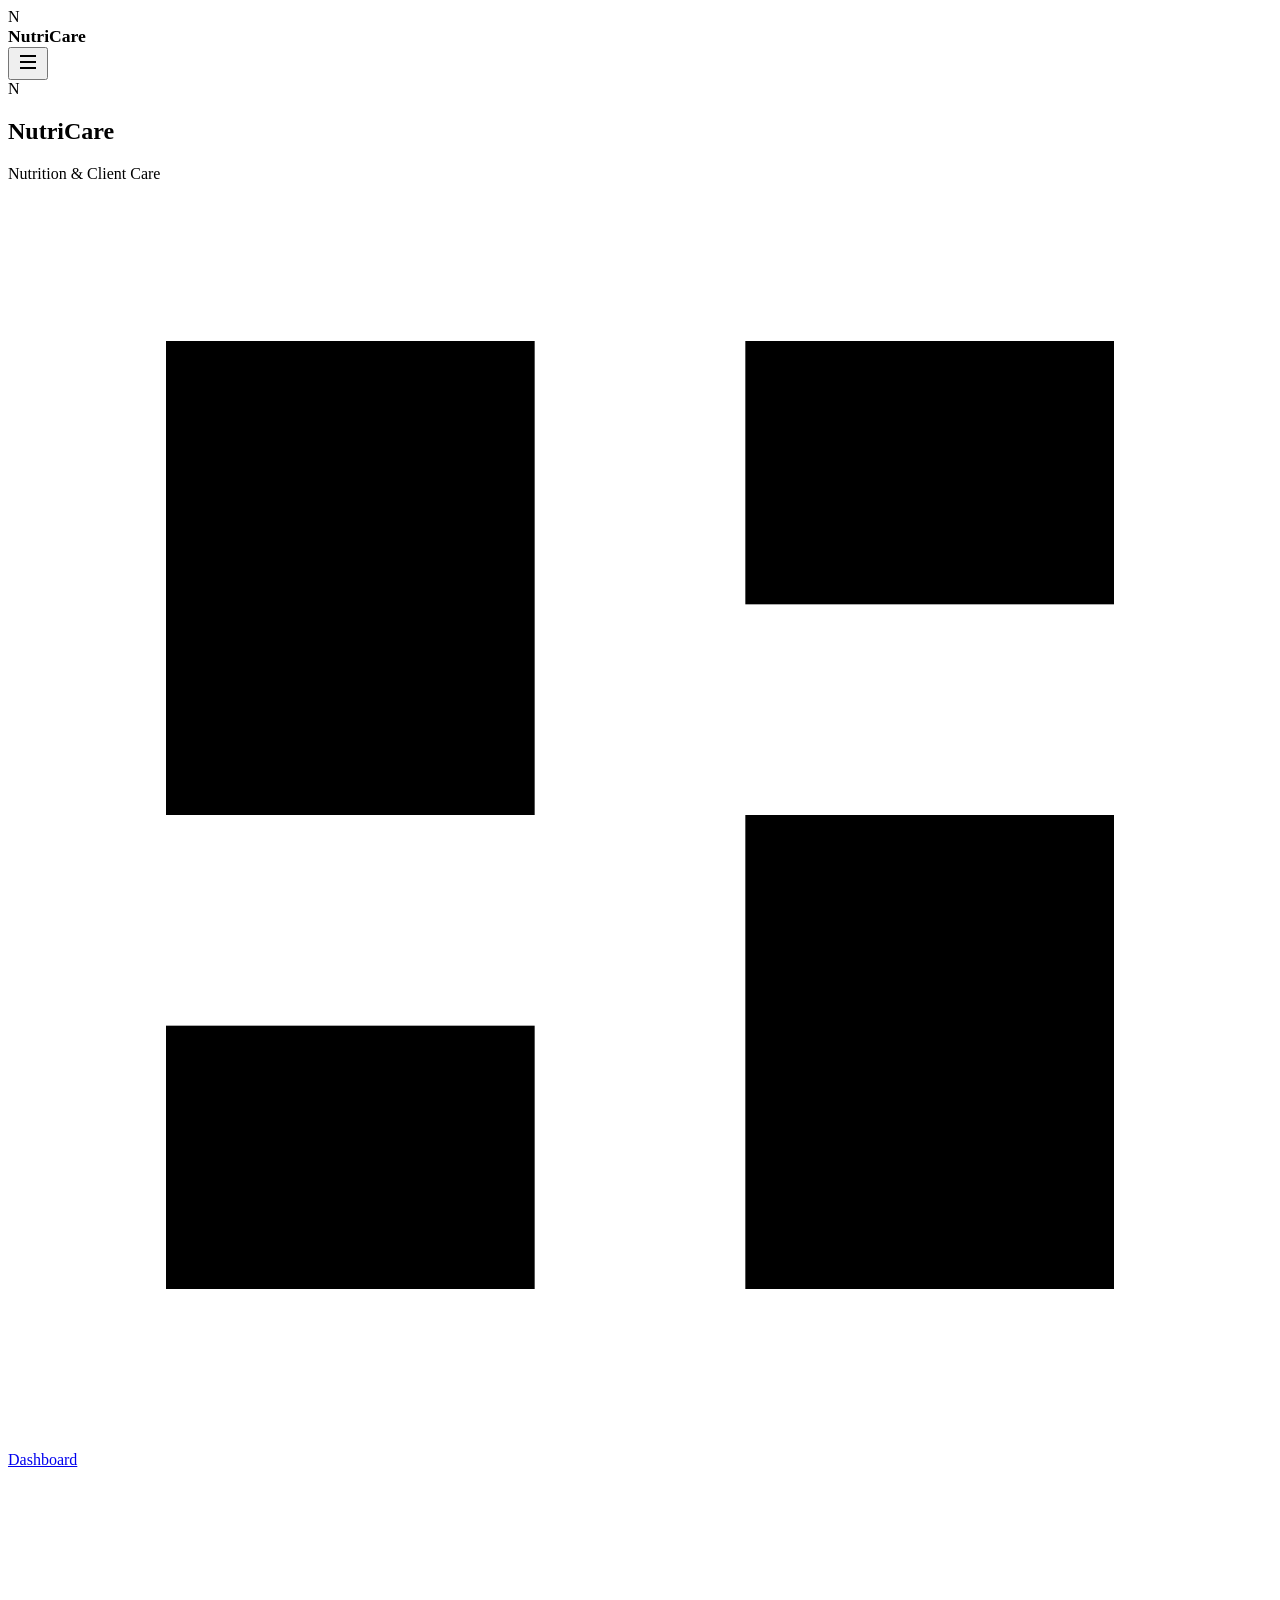
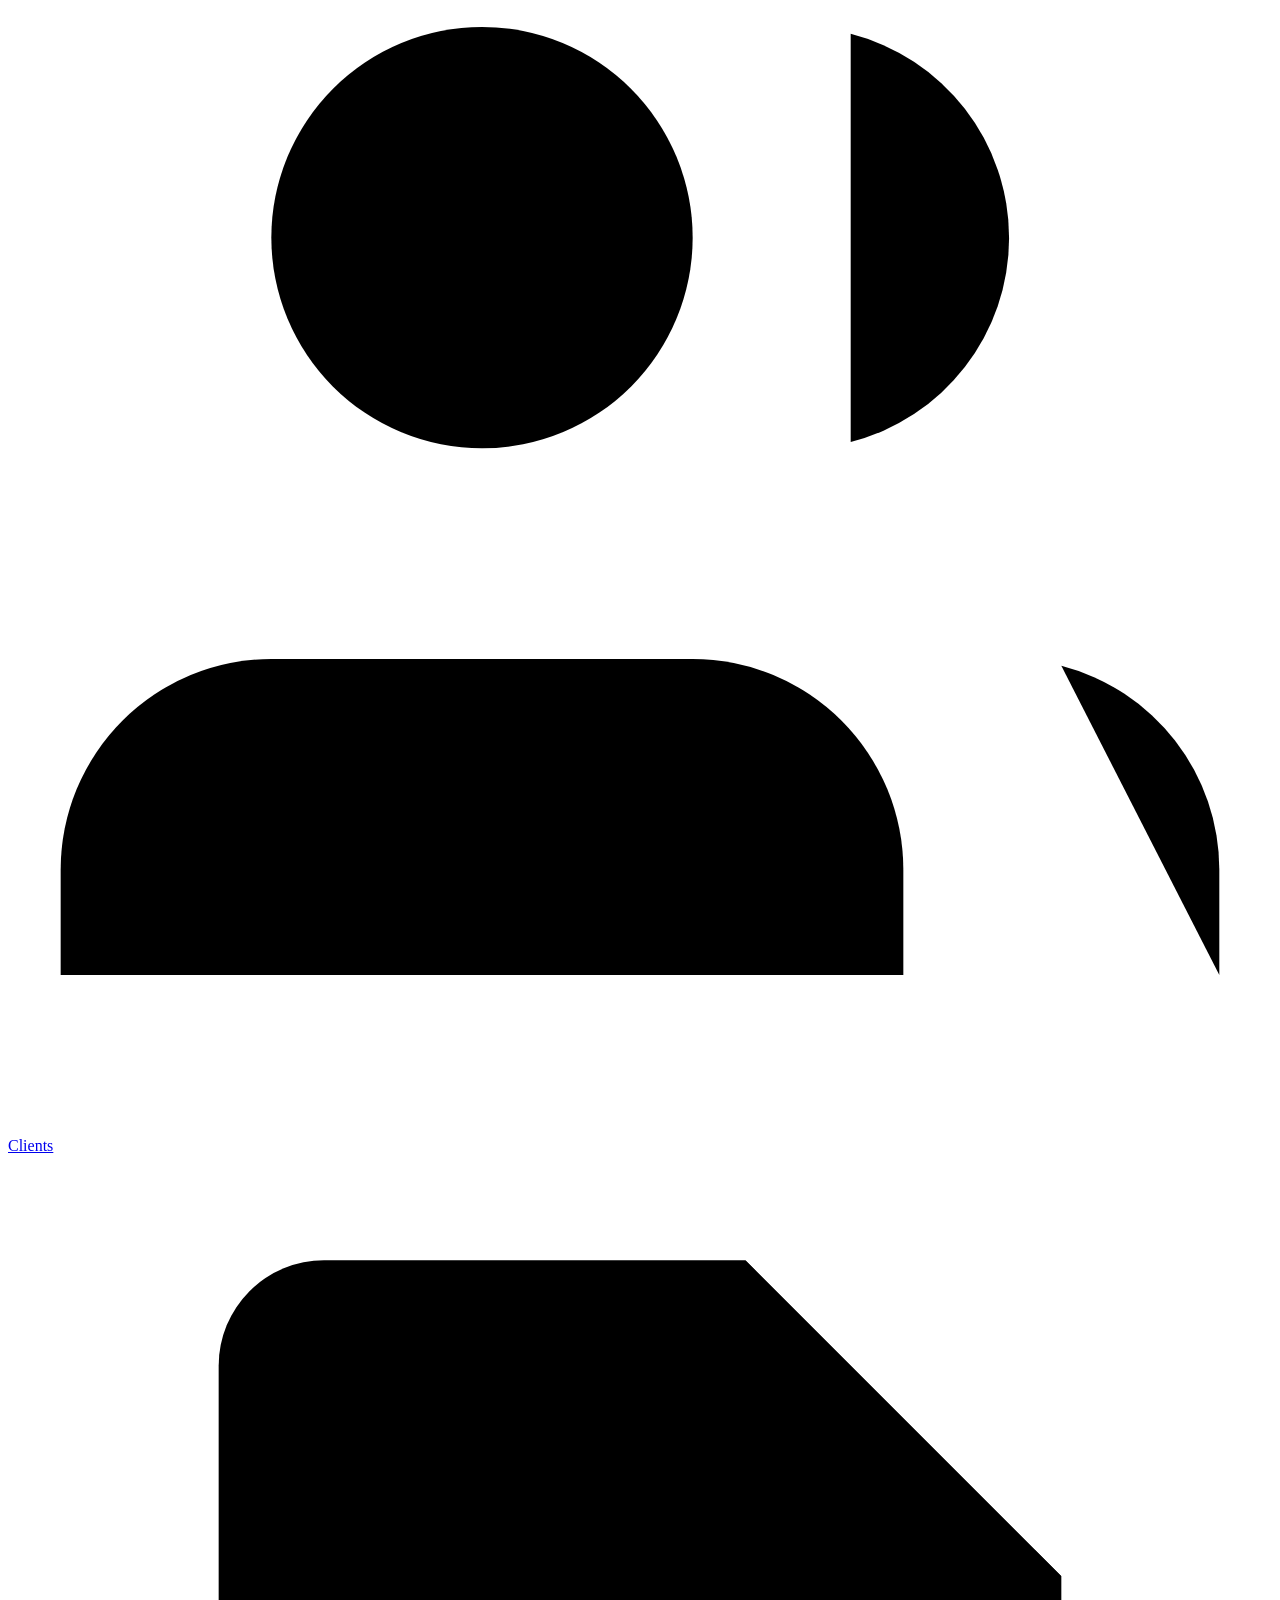
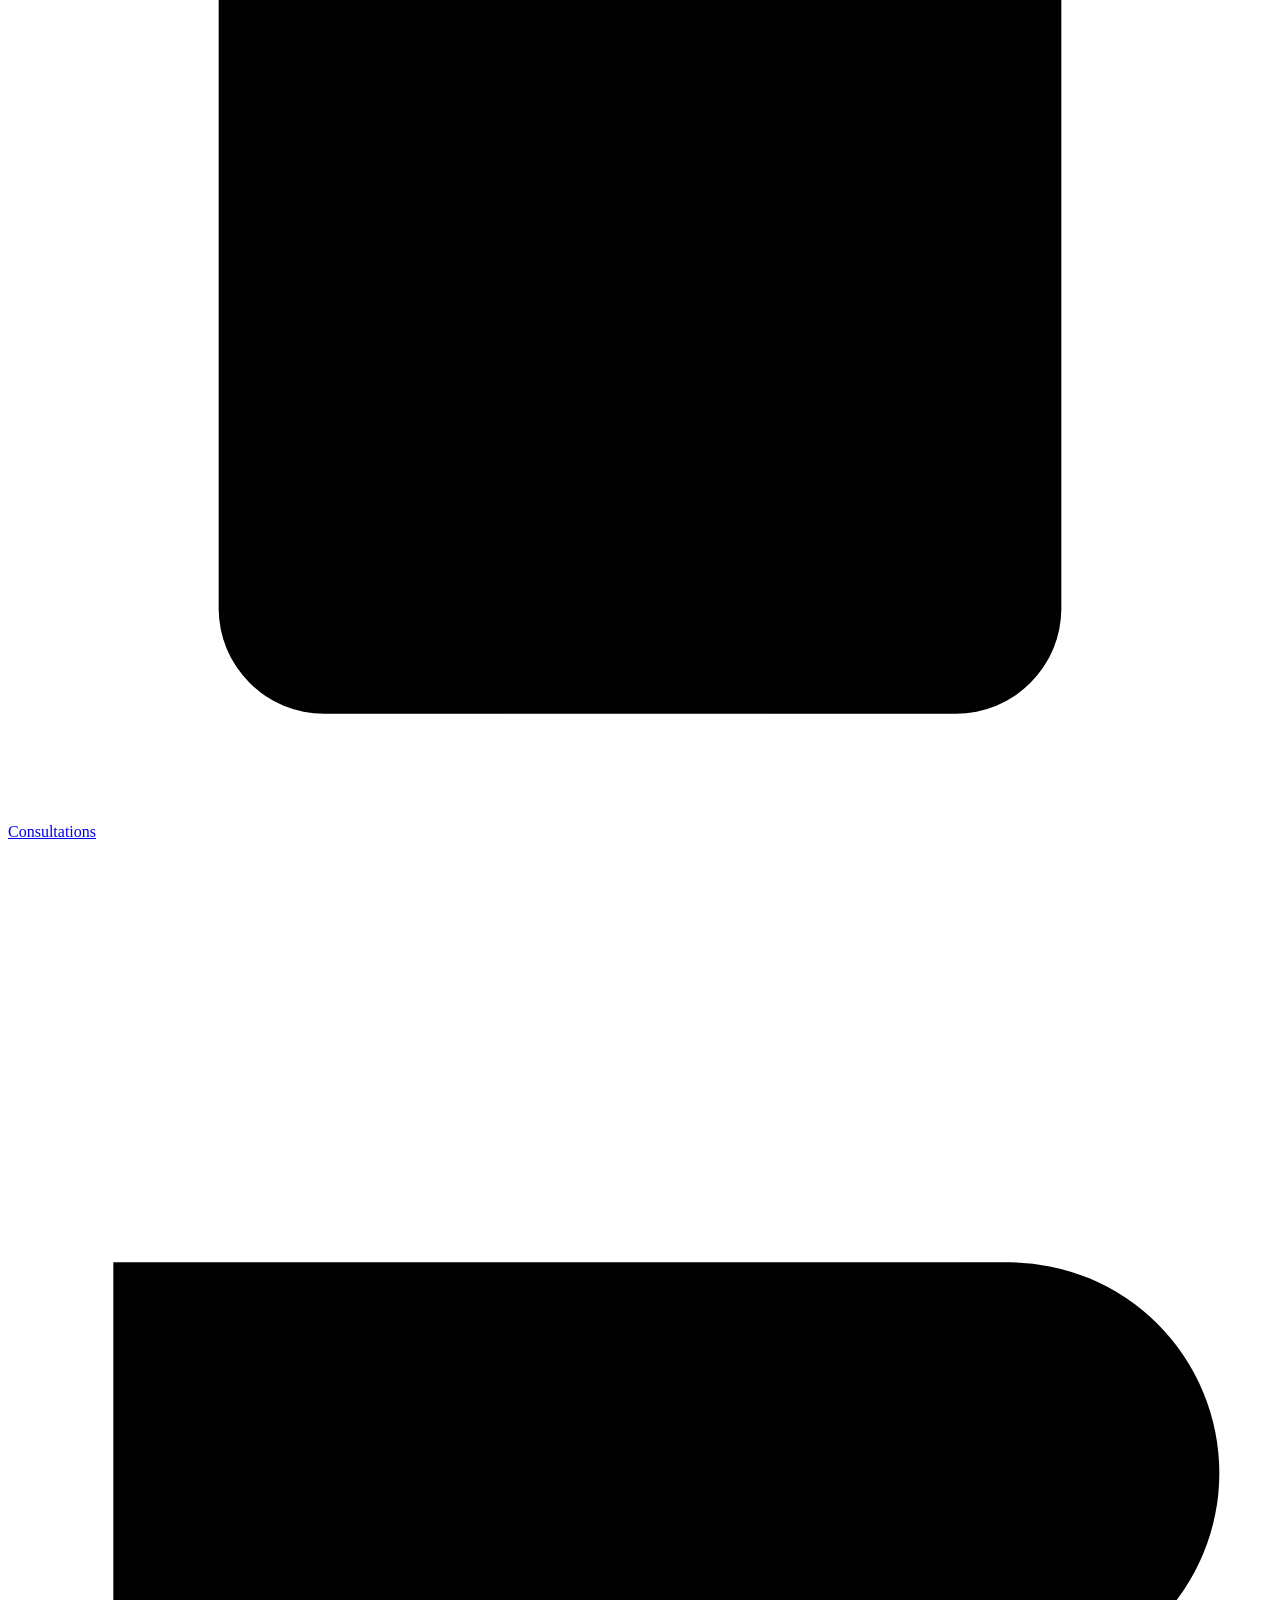
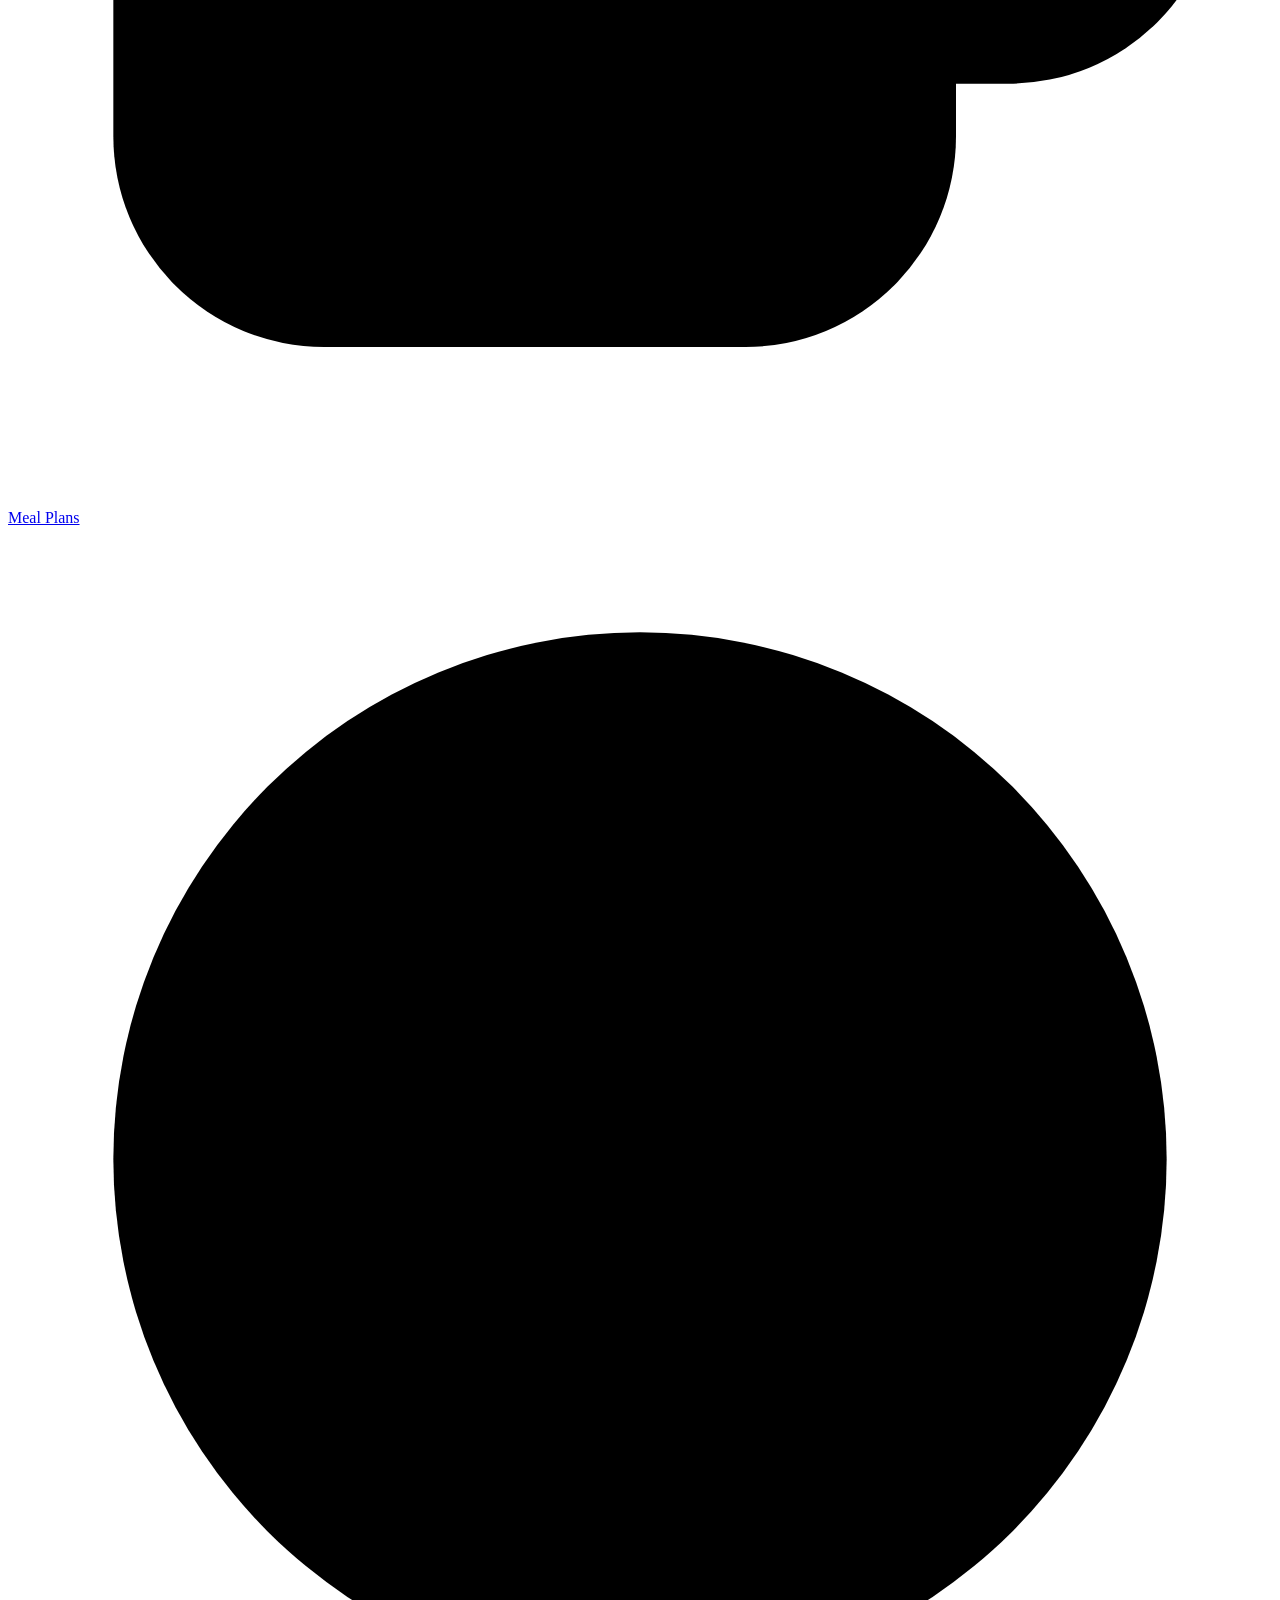
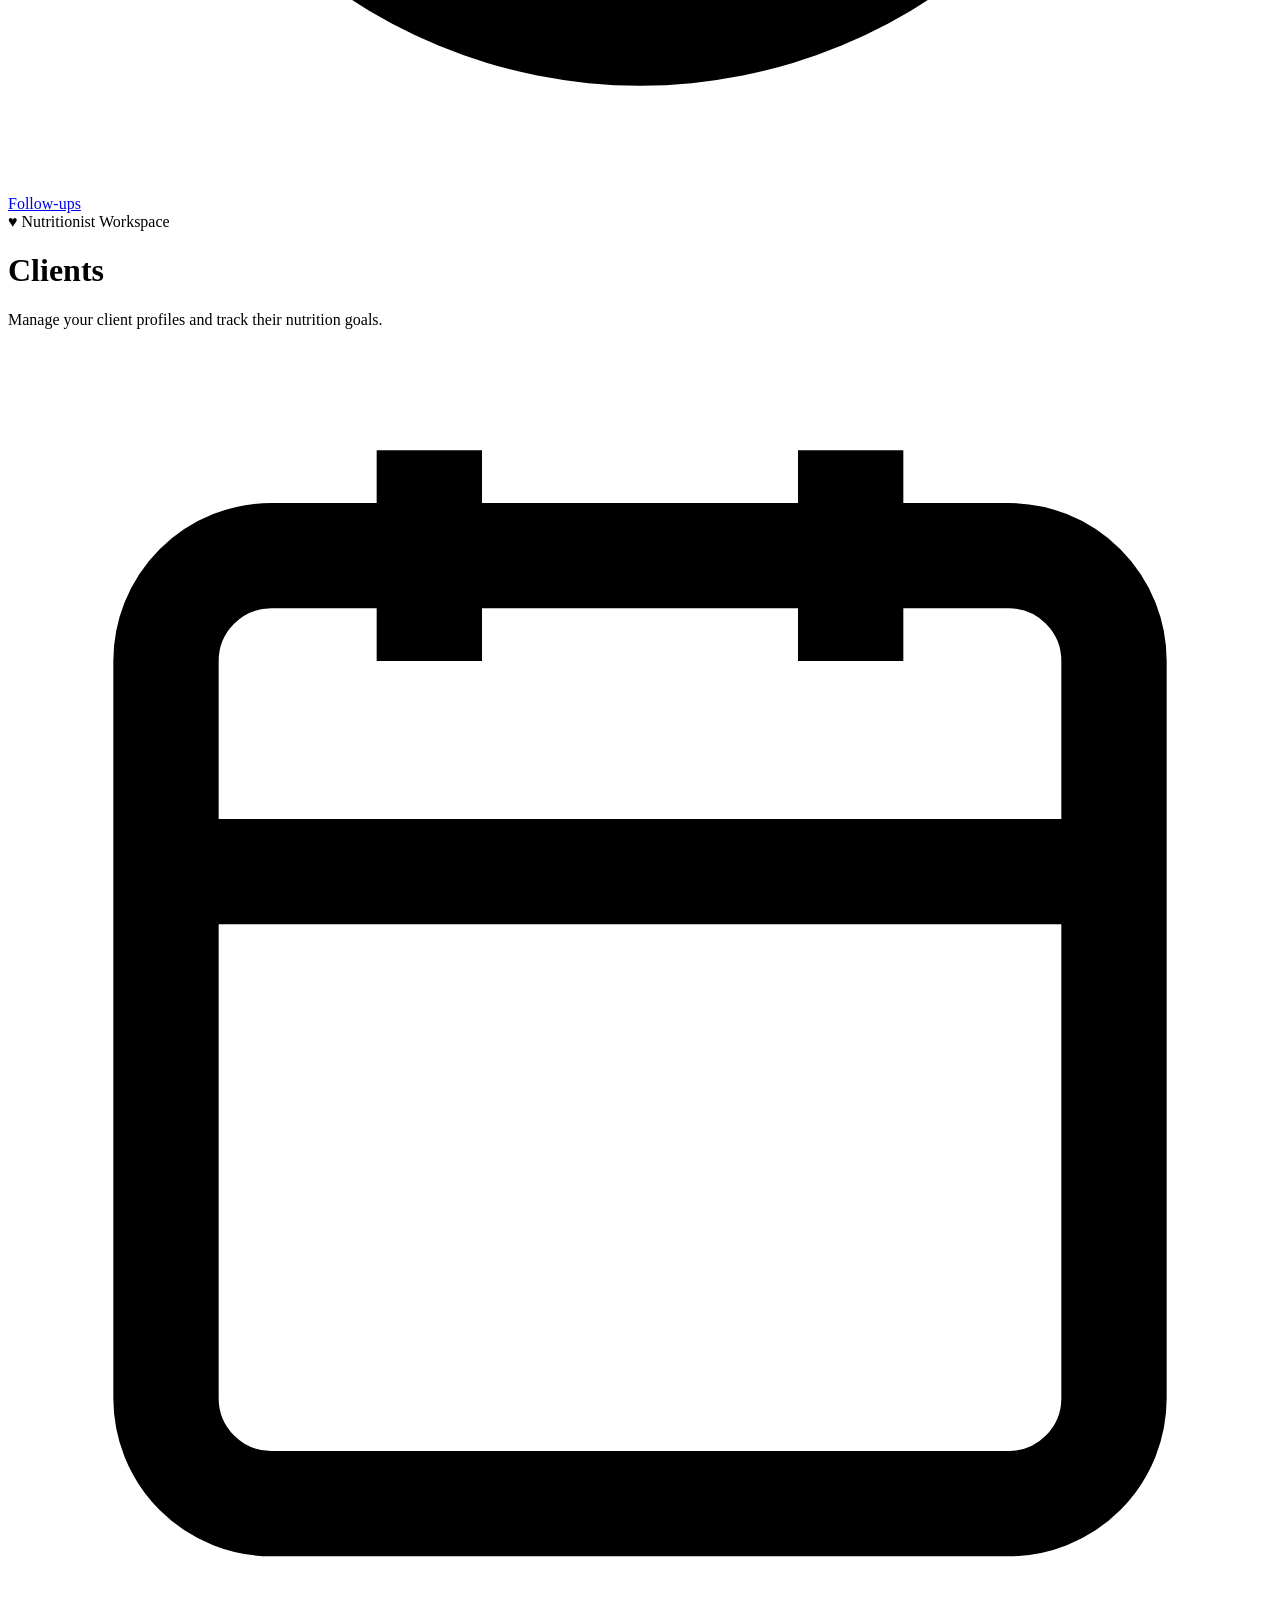
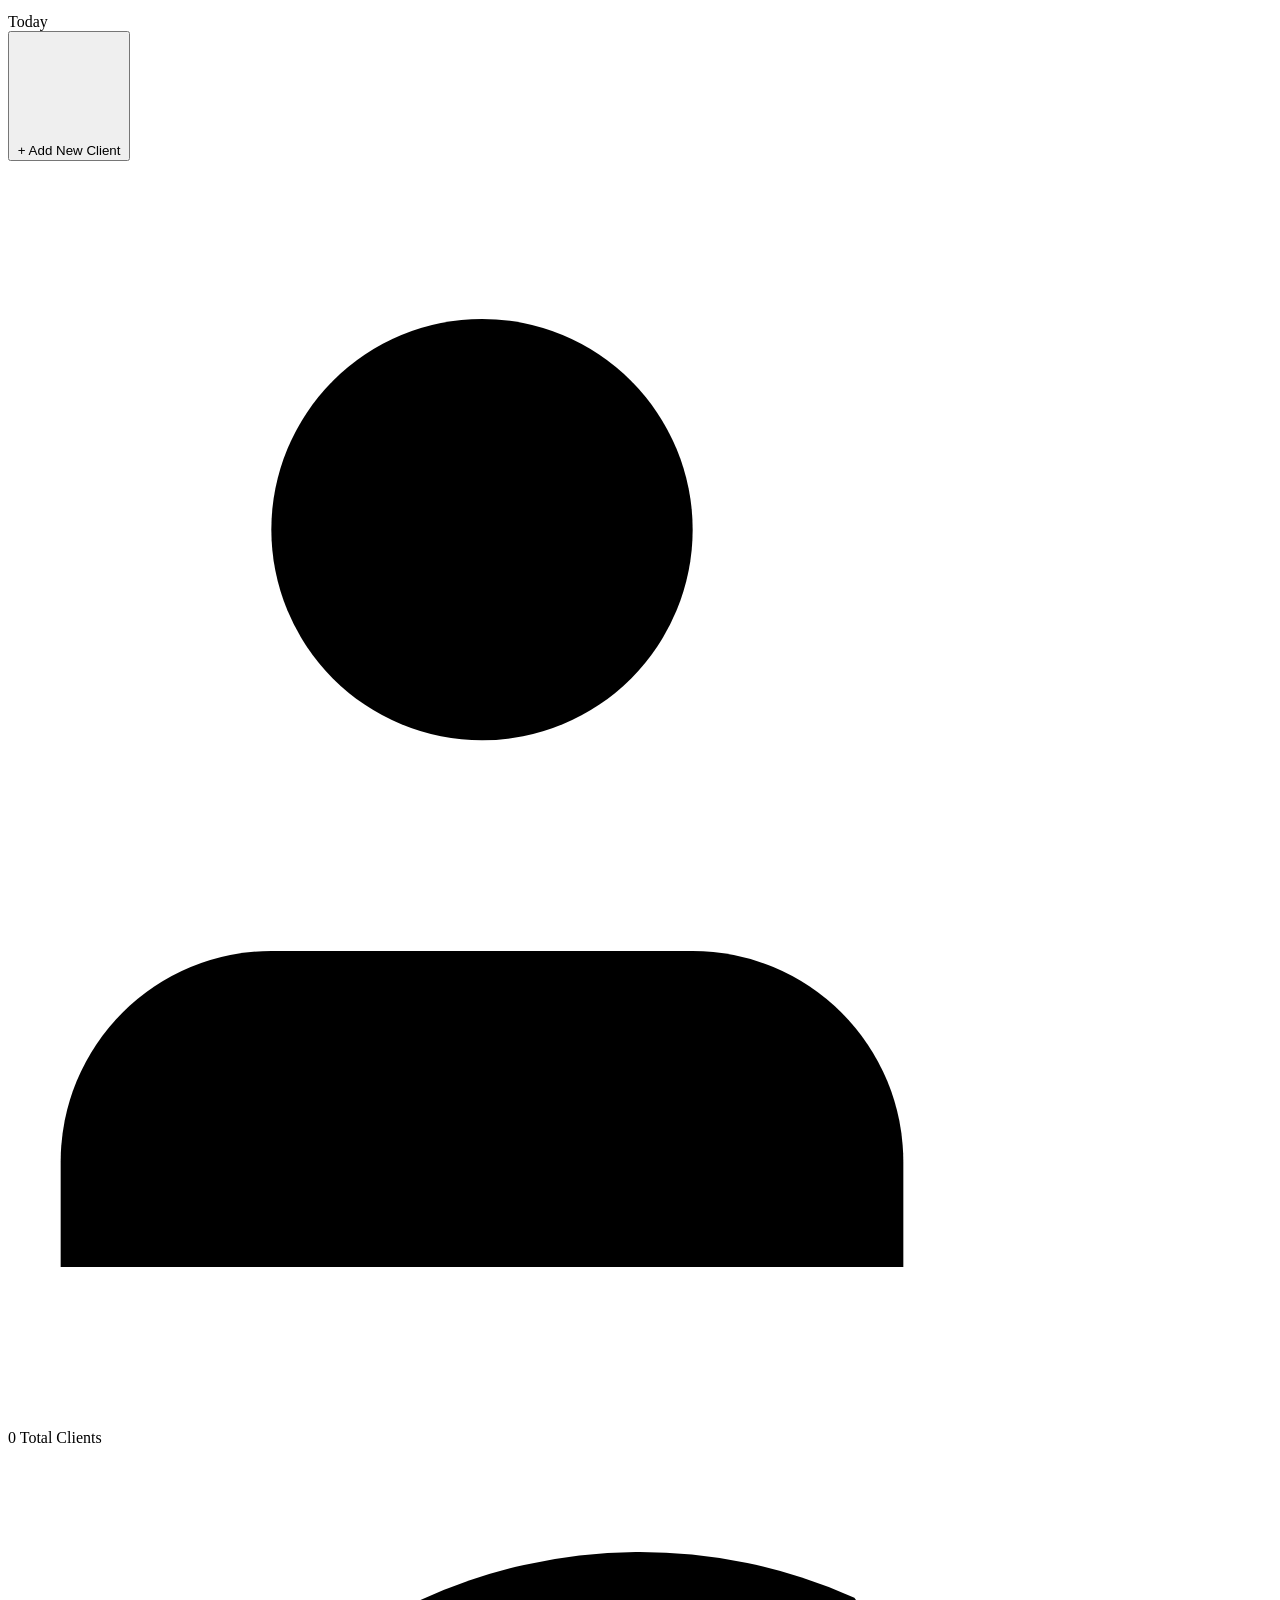
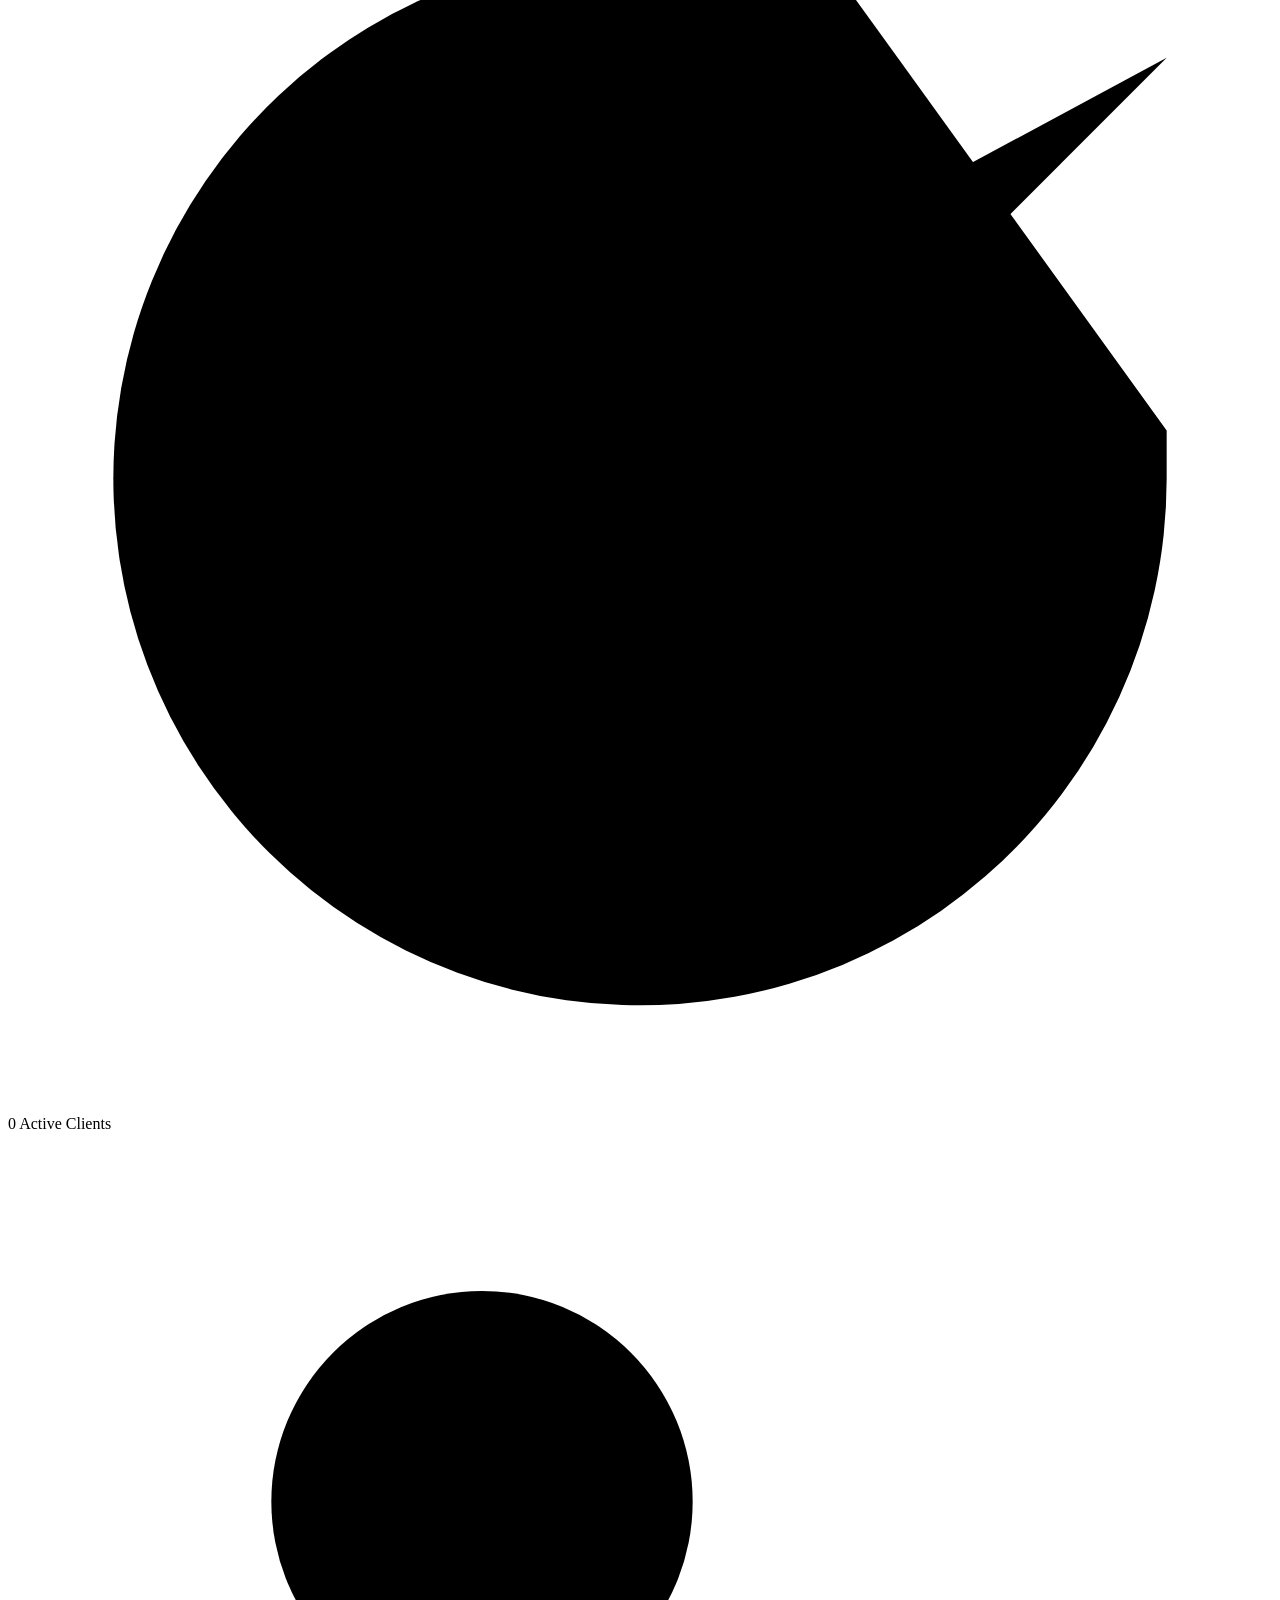
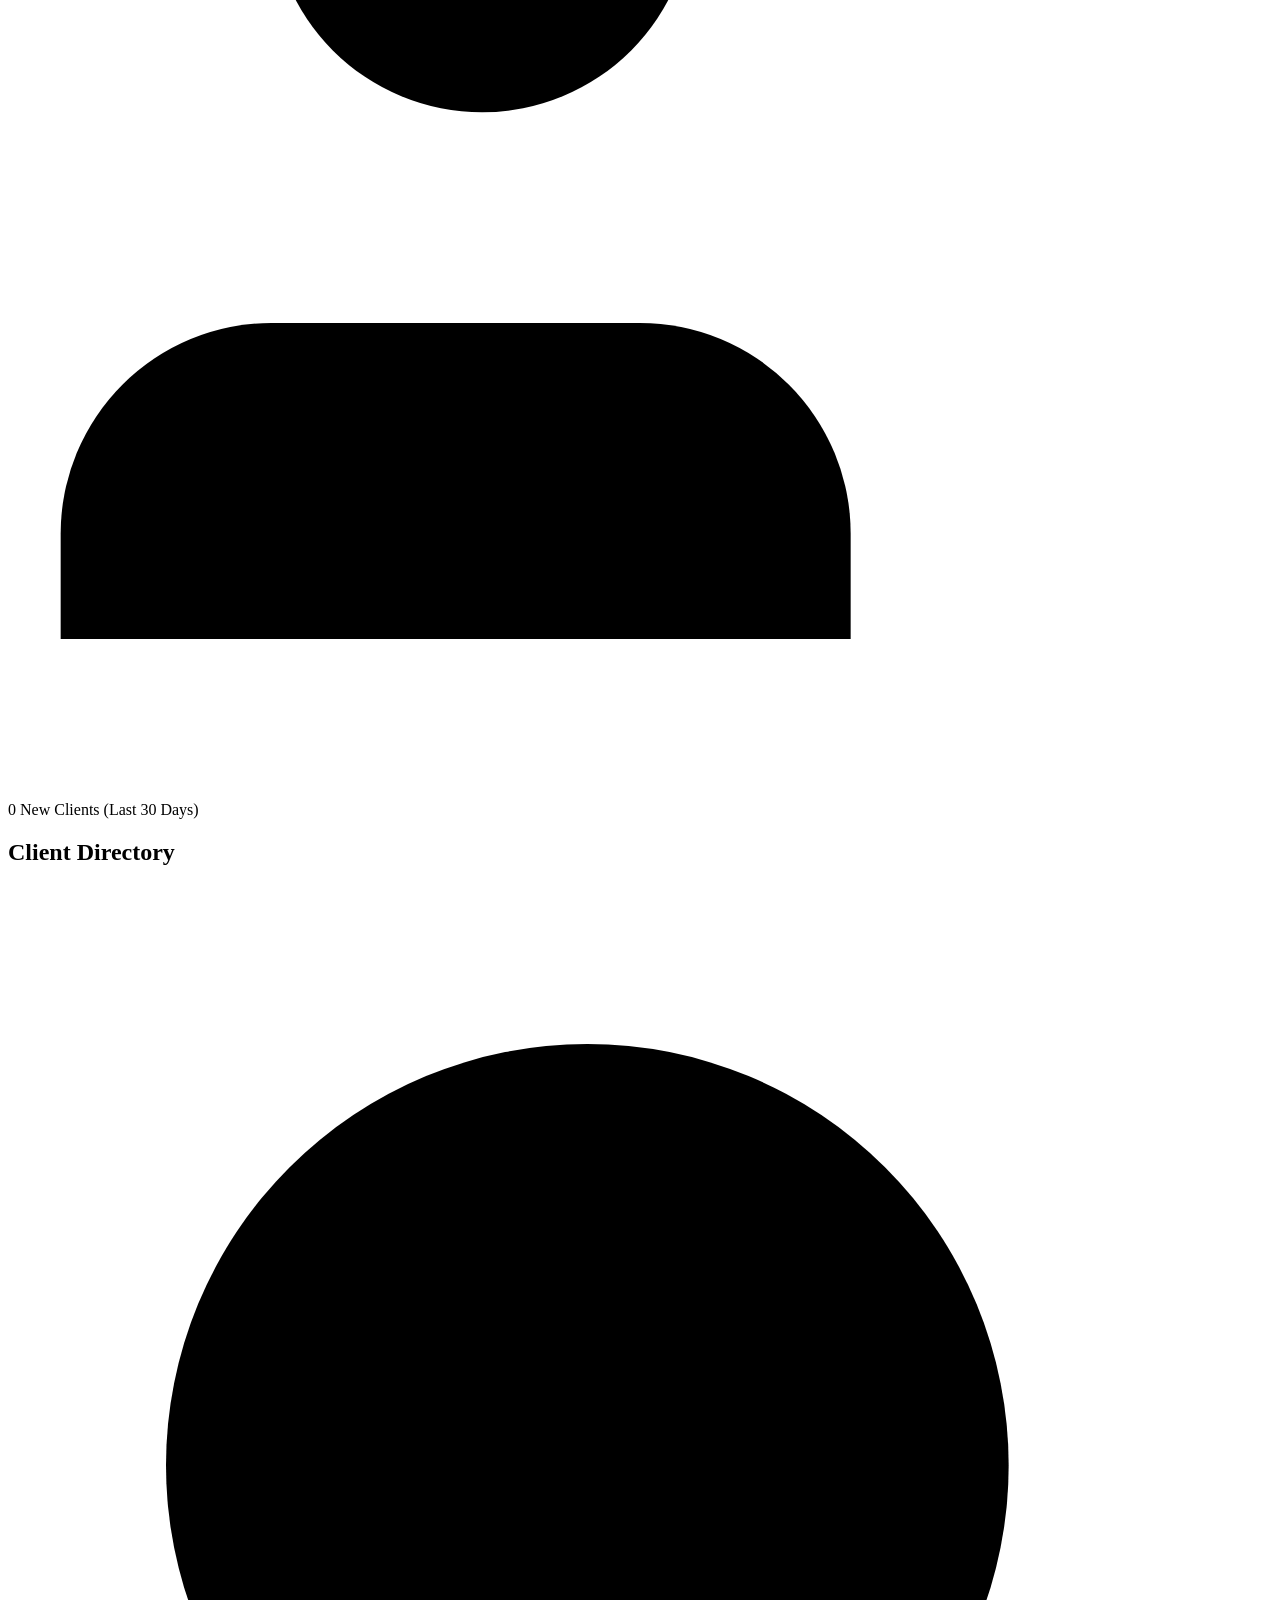
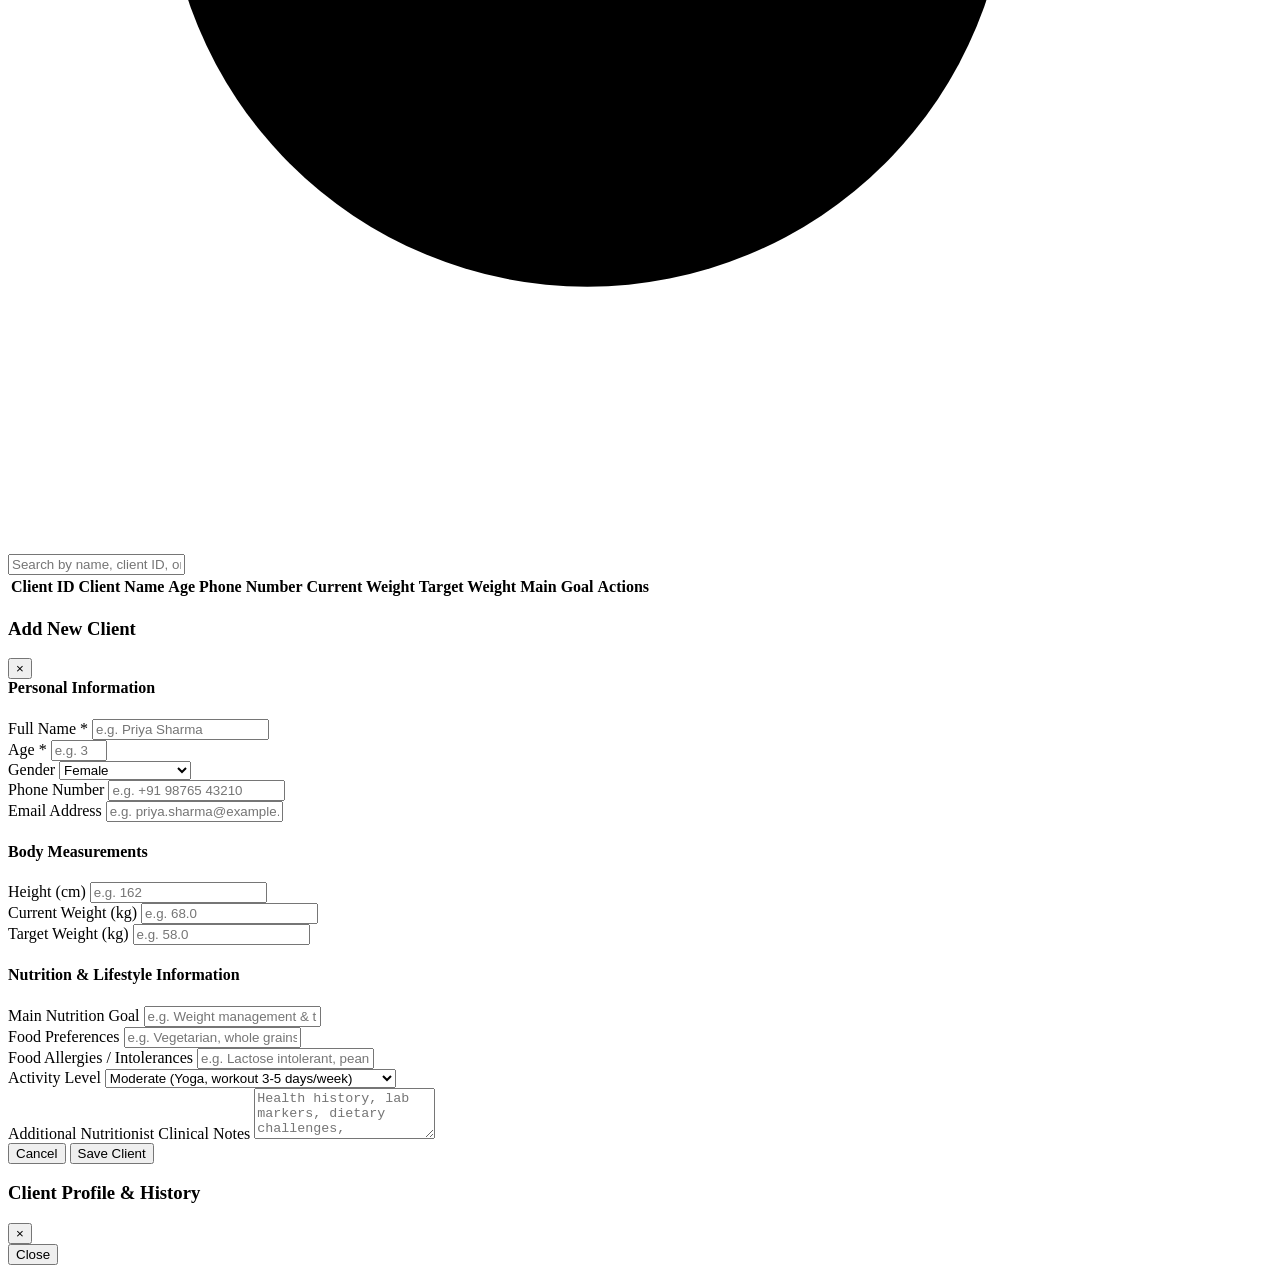
==== clients.html @ 55089aff "f" ====
<!DOCTYPE html>
<html lang="en">
<head>
    <meta charset="UTF-8">
    <meta name="viewport" content="width=device-width, initial-scale=1.0">
    <title>Clients – NutriCare Nutritionist Platform</title>
    <link rel="stylesheet" href="css/style.css">
</head>
<body>

    <!-- Mobile Top Navigation Bar -->
    <header class="mobile-header">
        <div class="brand-wrapper">
            <div class="brand-icon">N</div>
            <div class="brand-text">
                <h1 style="font-size:1.1rem; margin:0;">NutriCare</h1>
            </div>
        </div>
        <button type="button" class="mobile-toggle-btn" id="mobileNavToggle" aria-label="Toggle navigation menu">
            <svg width="24" height="24" viewBox="0 0 24 24" fill="none" stroke="currentColor" stroke-width="2"><path d="M4 6h16M4 12h16M4 18h16"></path></svg>
        </button>
    </header>
    <div class="mobile-backdrop" id="mobileBackdrop"></div>

    <div class="app-container">
        <!-- Dark Charcoal Sidebar -->
        <aside class="sidebar" id="mainSidebar">
            <div class="sidebar-header">
                <div class="brand-wrapper">
                    <div class="brand-icon">N</div>
                    <div class="brand-text">
                        <h1>NutriCare</h1>
                        <div class="brand-subtitle">Nutrition &amp; Client Care</div>
                    </div>
                </div>
            </div>
            
            <div class="sidebar-divider"></div>

            <nav class="sidebar-nav">
                <a href="index.html" class="nav-item">
                    <svg viewBox="0 0 24 24"><rect x="3" y="3" width="7" height="9"></rect><rect x="14" y="3" width="7" height="5"></rect><rect x="14" y="12" width="7" height="9"></rect><rect x="3" y="16" width="7" height="5"></rect></svg>
                    <span>Dashboard</span>
                </a>
                <a href="clients.html" class="nav-item active">
                    <svg viewBox="0 0 24 24"><path d="M17 21v-2a4 4 0 0 0-4-4H5a4 4 0 0 0-4 4v2"></path><circle cx="9" cy="7" r="4"></circle><path d="M23 21v-2a4 4 0 0 0-3-3.87"></path><path d="M16 3.13a4 4 0 0 1 0 7.75"></path></svg>
                    <span>Clients</span>
                </a>
                <a href="consultations.html" class="nav-item">
                    <svg viewBox="0 0 24 24"><path d="M14 2H6a2 2 0 0 0-2 2v16a2 2 0 0 0 2 2h12a2 2 0 0 0 2-2V8z"></path><polyline points="14 2 14 8 20 8"></polyline><line x1="16" y1="13" x2="8" y2="13"></line><line x1="16" y1="17" x2="8" y2="17"></line><polyline points="10 9 9 9 8 9"></polyline></svg>
                    <span>Consultations</span>
                </a>
                <a href="meal-plans.html" class="nav-item">
                    <svg viewBox="0 0 24 24"><path d="M18 8h1a4 4 0 0 1 0 8h-1"></path><path d="M2 8h16v9a4 4 0 0 1-4 4H6a4 4 0 0 1-4-4V8z"></path><line x1="6" y1="1" x2="6" y2="4"></line><line x1="10" y1="1" x2="10" y2="4"></line><line x1="14" y1="1" x2="14" y2="4"></line></svg>
                    <span>Meal Plans</span>
                </a>
                <a href="follow-ups.html" class="nav-item">
                    <svg viewBox="0 0 24 24"><circle cx="12" cy="12" r="10"></circle><polyline points="12 6 12 12 16 14"></polyline></svg>
                    <span>Follow-ups</span>
                </a>
            </nav>

            <div class="sidebar-footer">
                &hearts; Nutritionist Workspace
            </div>
        </aside>

        <!-- Main Content Area -->
        <main class="main-wrapper">
            <div class="content-container">

                <!-- Top Bar -->
                <header class="top-bar">
                    <div class="page-intro">
                        <h1>Clients</h1>
                        <p>Manage your client profiles and track their nutrition goals.</p>
                    </div>

                    <div class="user-profile-meta">
                        <div class="date-pill">
                            <svg viewBox="0 0 24 24" fill="none" stroke="currentColor" stroke-width="2"><rect x="3" y="4" width="18" height="18" rx="2" ry="2"></rect><line x1="16" y1="2" x2="16" y2="6"></line><line x1="8" y1="2" x2="8" y2="6"></line><line x1="3" y1="10" x2="21" y2="10"></line></svg>
                            <span class="js-current-date">Today</span>
                        </div>
                        <button type="button" class="btn btn-primary" onclick="openClientModal()">
                            <svg viewBox="0 0 24 24"><line x1="12" y1="5" x2="12" y2="19"></line><line x1="5" y1="12" x2="19" y2="12"></line></svg>
                            <span>+ Add New Client</span>
                        </button>
                    </div>
                </header>

                <!-- Client Overview Stats -->
                <section class="stats-grid cols-3" aria-label="Client Overview">
                    <div class="stat-card">
                        <div class="stat-icon">
                            <svg viewBox="0 0 24 24"><path d="M17 21v-2a4 4 0 0 0-4-4H5a4 4 0 0 0-4 4v2"></path><circle cx="9" cy="7" r="4"></circle></svg>
                        </div>
                        <div class="stat-data">
                            <span class="stat-number" id="totalClientsCount">0</span>
                            <span class="stat-label">Total Clients</span>
                        </div>
                    </div>

                    <div class="stat-card">
                        <div class="stat-icon">
                            <svg viewBox="0 0 24 24"><path d="M22 11.08V12a10 10 0 1 1-5.93-9.14"></path><polyline points="22 4 12 14.01 9 11.01"></polyline></svg>
                        </div>
                        <div class="stat-data">
                            <span class="stat-number" id="activeClientsCount">0</span>
                            <span class="stat-label">Active Clients</span>
                        </div>
                    </div>

                    <div class="stat-card">
                        <div class="stat-icon">
                            <svg viewBox="0 0 24 24"><path d="M16 21v-2a4 4 0 0 0-4-4H5a4 4 0 0 0-4 4v2"></path><circle cx="9" cy="7" r="4"></circle><line x1="20" y1="8" x2="20" y2="14"></line><line x1="23" y1="11" x2="17" y2="11"></line></svg>
                        </div>
                        <div class="stat-data">
                            <span class="stat-number" id="newClientsCount">0</span>
                            <span class="stat-label">New Clients (Last 30 Days)</span>
                        </div>
                    </div>
                </section>

                <!-- Client List Card -->
                <section class="card-section">
                    <div class="card-header">
                        <h2>Client Directory</h2>
                    </div>

                    <!-- Search Toolbar -->
                    <div class="toolbar-row">
                        <div class="search-input-wrapper">
                            <svg viewBox="0 0 24 24"><circle cx="11" cy="11" r="8"></circle><line x1="21" y1="21" x2="16.65" y2="16.65"></line></svg>
                            <input type="text" id="clientSearchInput" class="search-input" placeholder="Search by name, client ID, or goal...">
                        </div>
                    </div>

                    <!-- Client Table -->
                    <div class="table-responsive">
                        <table class="data-table">
                            <thead>
                                <tr>
                                    <th>Client ID</th>
                                    <th>Client Name</th>
                                    <th>Age</th>
                                    <th>Phone Number</th>
                                    <th>Current Weight</th>
                                    <th>Target Weight</th>
                                    <th>Main Goal</th>
                                    <th>Actions</th>
                                </tr>
                            </thead>
                            <tbody id="clientsTableBody">
                                <!-- Populated dynamically via js/script.js -->
                            </tbody>
                        </table>
                    </div>
                </section>

            </div>
        </main>
    </div>

    <!-- Modal: Add / Edit Client -->
    <div class="modal-overlay" id="clientModal">
        <div class="modal-dialog modal-lg">
            <div class="modal-header">
                <h3 id="clientModalTitle">Add New Client</h3>
                <button type="button" class="modal-close-btn" onclick="closeClientModal()">&times;</button>
            </div>
            <form id="clientForm">
                <input type="hidden" id="clientId">
                <div class="modal-body">
                    
                    <!-- Personal Information -->
                    <h4 class="form-section-title" style="margin-top:0;">Personal Information</h4>
                    <div class="form-grid">
                        <div class="form-group">
                            <label class="form-label" for="clientName">Full Name <span class="required">*</span></label>
                            <input type="text" id="clientName" class="form-control" placeholder="e.g. Priya Sharma" required>
                        </div>
                        <div class="form-group">
                            <label class="form-label" for="clientAge">Age <span class="required">*</span></label>
                            <input type="number" id="clientAge" class="form-control" min="1" max="120" placeholder="e.g. 32" required>
                        </div>
                        <div class="form-group">
                            <label class="form-label" for="clientGender">Gender</label>
                            <select id="clientGender" class="form-control">
                                <option value="Female">Female</option>
                                <option value="Male">Male</option>
                                <option value="Non-binary / Other">Non-binary / Other</option>
                            </select>
                        </div>
                        <div class="form-group">
                            <label class="form-label" for="clientPhone">Phone Number</label>
                            <input type="tel" id="clientPhone" class="form-control" placeholder="e.g. +91 98765 43210">
                        </div>
                        <div class="form-group full-width">
                            <label class="form-label" for="clientEmail">Email Address</label>
                            <input type="email" id="clientEmail" class="form-control" placeholder="e.g. priya.sharma@example.com">
                        </div>
                    </div>

                    <!-- Body Measurements -->
                    <h4 class="form-section-title">Body Measurements</h4>
                    <div class="form-grid grid-3">
                        <div class="form-group">
                            <label class="form-label" for="clientHeight">Height (cm)</label>
                            <input type="number" id="clientHeight" class="form-control" step="0.5" placeholder="e.g. 162">
                        </div>
                        <div class="form-group">
                            <label class="form-label" for="clientCurrentWeight">Current Weight (kg)</label>
                            <input type="number" id="clientCurrentWeight" class="form-control" step="0.1" placeholder="e.g. 68.0">
                        </div>
                        <div class="form-group">
                            <label class="form-label" for="clientTargetWeight">Target Weight (kg)</label>
                            <input type="number" id="clientTargetWeight" class="form-control" step="0.1" placeholder="e.g. 58.0">
                        </div>
                    </div>

                    <!-- Nutrition Information -->
                    <h4 class="form-section-title">Nutrition &amp; Lifestyle Information</h4>
                    <div class="form-grid">
                        <div class="form-group full-width">
                            <label class="form-label" for="clientGoal">Main Nutrition Goal</label>
                            <input type="text" id="clientGoal" class="form-control" placeholder="e.g. Weight management &amp; thyroid support">
                        </div>
                        <div class="form-group">
                            <label class="form-label" for="clientPreferences">Food Preferences</label>
                            <input type="text" id="clientPreferences" class="form-control" placeholder="e.g. Vegetarian, whole grains, warm soups">
                        </div>
                        <div class="form-group">
                            <label class="form-label" for="clientAllergies">Food Allergies / Intolerances</label>
                            <input type="text" id="clientAllergies" class="form-control" placeholder="e.g. Lactose intolerant, peanut allergy">
                        </div>
                        <div class="form-group full-width">
                            <label class="form-label" for="clientActivityLevel">Activity Level</label>
                            <select id="clientActivityLevel" class="form-control">
                                <option value="Sedentary (Little or no exercise, desk job)">Sedentary (Little or no exercise, desk job)</option>
                                <option value="Light (Light exercise / walking 1-3 days/week)">Light (Light exercise / walking 1-3 days/week)</option>
                                <option value="Moderate (Yoga, workout 3-5 days/week)" selected>Moderate (Yoga, workout 3-5 days/week)</option>
                                <option value="High (Hard exercise / sports 6-7 days/week)">High (Hard exercise / sports 6-7 days/week)</option>
                            </select>
                        </div>
                        <div class="form-group full-width">
                            <label class="form-label" for="clientNotes">Additional Nutritionist Clinical Notes</label>
                            <textarea id="clientNotes" class="form-control" rows="3" placeholder="Health history, lab markers, dietary challenges, medication timings..."></textarea>
                        </div>
                    </div>

                </div>
                <div class="modal-footer">
                    <button type="button" class="btn btn-secondary" onclick="closeClientModal()">Cancel</button>
                    <button type="submit" class="btn btn-primary">Save Client</button>
                </div>
            </form>
        </div>
    </div>

    <!-- Modal: View Detailed Client Profile -->
    <div class="modal-overlay" id="clientProfileModal">
        <div class="modal-dialog modal-lg">
            <div class="modal-header">
                <h3>Client Profile &amp; History</h3>
                <button type="button" class="modal-close-btn" onclick="closeClientProfileModal()">&times;</button>
            </div>
            <div class="modal-body" id="clientProfileModalBody">
                <!-- Dynamically populated via viewClientProfile() in js/script.js -->
            </div>
            <div class="modal-footer">
                <button type="button" class="btn btn-secondary" onclick="closeClientProfileModal()">Close</button>
            </div>
        </div>
    </div>

    <script src="js/script.js"></script>
</body>
</html>
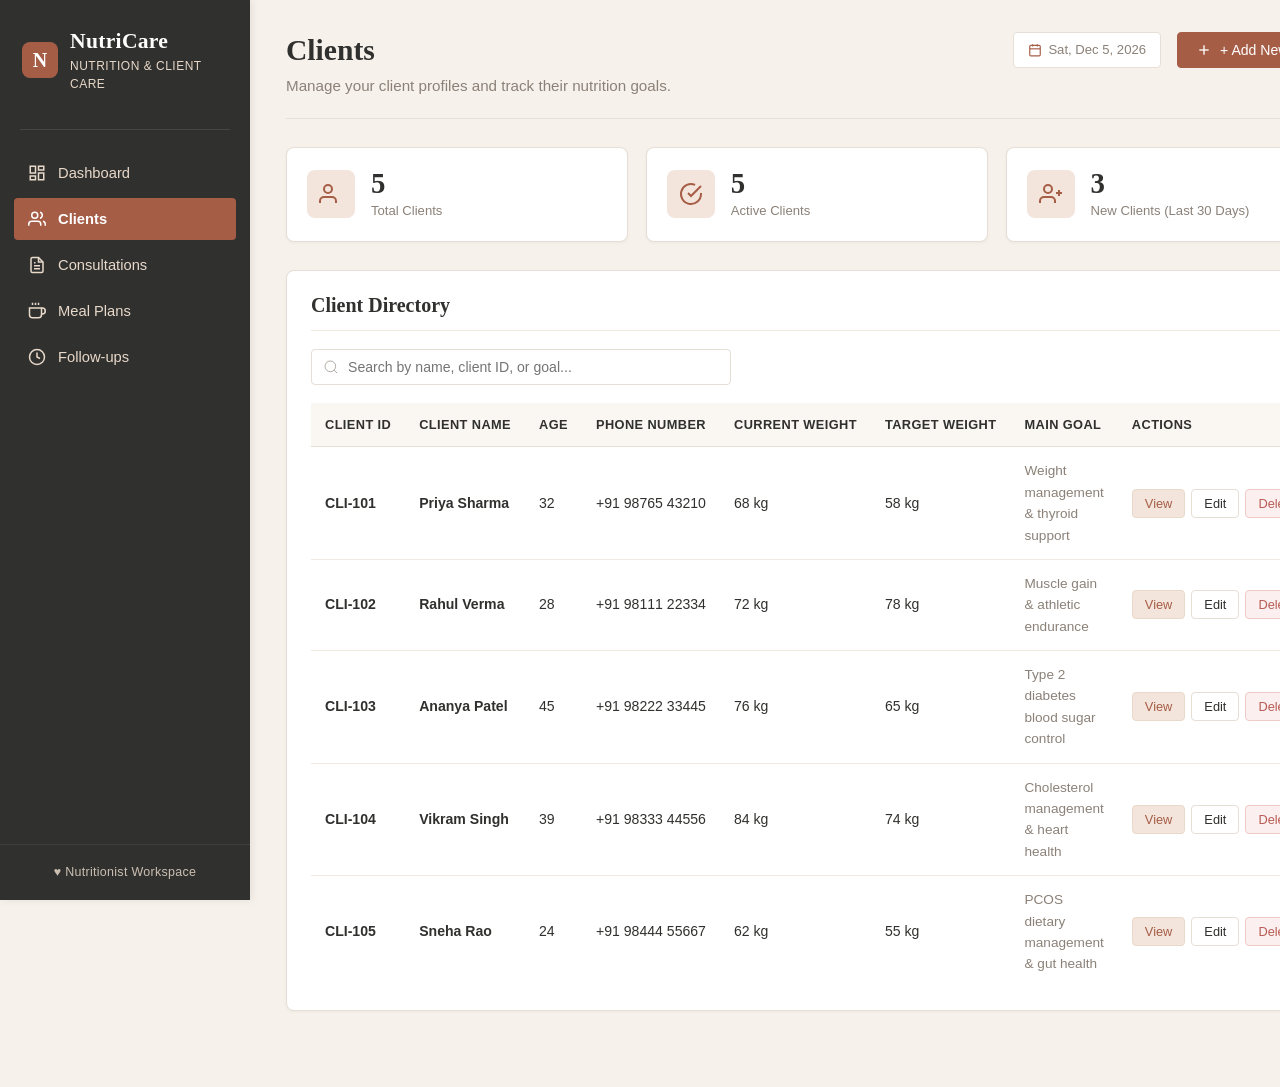
==== commit 573bd47c: "i" ====
--- a/clients.html
+++ b/clients.html
@@ -4,7 +4,7 @@
     <meta charset="UTF-8">
     <meta name="viewport" content="width=device-width, initial-scale=1.0">
     <title>Clients – NutriCare Nutritionist Platform</title>
-    <link rel="stylesheet" href="css/style.css">
+    <link rel="stylesheet" href="style.css">
 </head>
 <body>
 
@@ -273,6 +273,6 @@
         </div>
     </div>
 
-    <script src="js/script.js"></script>
+    <script src="script.js"></script>
 </body>
 </html>
--- a/style.css
+++ b/style.css
@@ -0,0 +1,1225 @@
+/* ==========================================================================
+   NUTRICARE – NUTRITIONIST CLIENT MANAGEMENT PLATFORM
+   Main Stylesheet (css/style.css)
+   Design Identity: Warm ivory, Dark charcoal, Terracotta, Peach & Beige
+   ========================================================================== */
+
+:root {
+    /* Color Palette */
+    --bg-main: #F6F1EB;          /* Warm ivory */
+    --sidebar-bg: #30302E;       /* Dark charcoal */
+    --sidebar-text: #E8D9CA;     /* Soft beige */
+    --sidebar-active: #A65D46;   /* Terracotta */
+    --sidebar-hover: #3E3E3B;    /* Charcoal hover */
+    
+    --primary-accent: #A65D46;   /* Terracotta */
+    --primary-hover: #8F4C37;
+    --primary-light: #F3E5DC;   /* Soft peach */
+    --secondary-accent: #C58A70;
+    --beige: #E8D9CA;
+    --white: #FFFFFF;
+    
+    --text-main: #30302E;        /* Dark charcoal */
+    --text-secondary: #8B8178;   /* Muted warm gray */
+    --text-muted: #A89E94;
+    --border-color: #E7DED5;     /* Warm neutral border */
+    --border-light: #F0EAE1;
+    
+    /* Semantic Status Indicators */
+    --status-success: #66816B;   /* Muted sage */
+    --status-success-bg: #EDF3EE;
+    --status-warning: #C28A45;   /* Warm amber */
+    --status-warning-bg: #FAF3E8;
+    --status-danger: #B85C55;    /* Terracotta red */
+    --status-danger-bg: #FBEFEF;
+    --status-info: #788A96;
+    --status-info-bg: #EFF3F5;
+
+    /* Typography */
+    --font-heading: "Georgia", "Times New Roman", serif;
+    --font-body: Arial, -apple-system, BlinkMacSystemFont, "Segoe UI", Roboto, sans-serif;
+    
+    /* Spacing & Radii */
+    --radius-sm: 4px;
+    --radius-md: 8px;
+    --radius-lg: 12px;
+    --shadow-sm: 0 1px 3px rgba(48, 48, 46, 0.05);
+    --shadow-md: 0 4px 12px rgba(48, 48, 46, 0.08);
+    --shadow-lg: 0 10px 25px rgba(48, 48, 46, 0.12);
+    --sidebar-width: 250px;
+}
+
+/* Base Reset & Box Sizing */
+* {
+    box-sizing: border-box;
+    margin: 0;
+    padding: 0;
+}
+
+html, body {
+    height: 100%;
+}
+
+body {
+    font-family: var(--font-body);
+    font-size: 14.5px;
+    line-height: 1.5;
+    color: var(--text-main);
+    background-color: var(--bg-main);
+    -webkit-font-smoothing: antialiased;
+}
+
+/* Headings */
+h1, h2, h3, h4, h5, h6 {
+    font-family: var(--font-heading);
+    color: var(--text-main);
+    font-weight: 600;
+    line-height: 1.25;
+}
+
+h1 { font-size: 1.75rem; }
+h2 { font-size: 1.45rem; }
+h3 { font-size: 1.2rem; }
+h4 { font-size: 1.05rem; }
+
+p {
+    color: var(--text-secondary);
+}
+
+a {
+    color: var(--primary-accent);
+    text-decoration: none;
+    transition: color 0.15s ease;
+}
+
+a:hover {
+    color: var(--primary-hover);
+}
+
+/* Layout Structure */
+.app-container {
+    display: flex;
+    min-height: 100vh;
+}
+
+/* ==========================================================================
+   SIDEBAR
+   ========================================================================== */
+.sidebar {
+    width: var(--sidebar-width);
+    background-color: var(--sidebar-bg);
+    color: var(--sidebar-text);
+    display: flex;
+    flex-direction: column;
+    position: fixed;
+    top: 0;
+    left: 0;
+    bottom: 0;
+    z-index: 100;
+    box-shadow: 2px 0 8px rgba(0, 0, 0, 0.08);
+    transition: transform 0.25s ease;
+}
+
+.sidebar-header {
+    padding: 28px 22px 20px 22px;
+}
+
+.brand-wrapper {
+    display: flex;
+    align-items: center;
+    gap: 12px;
+}
+
+.brand-icon {
+    width: 36px;
+    height: 36px;
+    border-radius: var(--radius-md);
+    background: var(--primary-accent);
+    color: var(--white);
+    display: flex;
+    align-items: center;
+    justify-content: center;
+    font-family: var(--font-heading);
+    font-size: 1.25rem;
+    font-weight: bold;
+    flex-shrink: 0;
+}
+
+.brand-text h1 {
+    font-size: 1.35rem;
+    color: var(--white);
+    letter-spacing: 0.3px;
+    margin-bottom: 2px;
+}
+
+.brand-subtitle {
+    font-size: 0.75rem;
+    color: var(--beige);
+    letter-spacing: 0.5px;
+    text-transform: uppercase;
+}
+
+.sidebar-divider {
+    height: 1px;
+    background-color: rgba(232, 217, 202, 0.12);
+    margin: 16px 20px 10px 20px;
+}
+
+.sidebar-nav {
+    flex: 1;
+    padding: 12px 14px;
+    display: flex;
+    flex-direction: column;
+    gap: 4px;
+}
+
+.nav-item {
+    display: flex;
+    align-items: center;
+    gap: 12px;
+    padding: 10px 14px;
+    border-radius: var(--radius-sm);
+    color: var(--sidebar-text);
+    font-size: 0.92rem;
+    font-weight: 500;
+    text-decoration: none;
+    transition: all 0.15s ease;
+}
+
+.nav-item svg {
+    width: 18px;
+    height: 18px;
+    stroke: currentColor;
+    stroke-width: 2;
+    fill: none;
+    flex-shrink: 0;
+}
+
+.nav-item:hover {
+    background-color: var(--sidebar-hover);
+    color: var(--white);
+}
+
+.nav-item.active {
+    background-color: var(--sidebar-active);
+    color: var(--white);
+    font-weight: 600;
+}
+
+.sidebar-footer {
+    padding: 18px 20px;
+    border-top: 1px solid rgba(232, 217, 202, 0.1);
+    font-size: 0.78rem;
+    color: var(--beige);
+    opacity: 0.85;
+    text-align: center;
+    letter-spacing: 0.3px;
+}
+
+/* Mobile Header & Backdrop */
+.mobile-header {
+    display: none;
+    background-color: var(--sidebar-bg);
+    color: var(--white);
+    padding: 14px 20px;
+    align-items: center;
+    justify-content: space-between;
+    position: sticky;
+    top: 0;
+    z-index: 110;
+}
+
+.mobile-toggle-btn {
+    background: none;
+    border: none;
+    color: var(--white);
+    cursor: pointer;
+    padding: 4px;
+    display: flex;
+    align-items: center;
+}
+
+.mobile-backdrop {
+    display: none;
+    position: fixed;
+    top: 0;
+    left: 0;
+    right: 0;
+    bottom: 0;
+    background: rgba(48, 48, 46, 0.6);
+    z-index: 90;
+}
+
+/* ==========================================================================
+   MAIN CONTENT AREA
+   ========================================================================== */
+.main-wrapper {
+    margin-left: var(--sidebar-width);
+    flex: 1;
+    display: flex;
+    flex-direction: column;
+    min-height: 100vh;
+    background-color: var(--bg-main);
+}
+
+.content-container {
+    padding: 32px 36px 48px 36px;
+    max-width: 1280px;
+    width: 100%;
+    margin: 0 auto;
+}
+
+/* Top Navigation / Header Bar */
+.top-bar {
+    display: flex;
+    align-items: flex-start;
+    justify-content: space-between;
+    margin-bottom: 28px;
+    padding-bottom: 20px;
+    border-bottom: 1px solid var(--border-color);
+}
+
+.page-intro h1 {
+    font-size: 1.85rem;
+    margin-bottom: 6px;
+    color: var(--text-main);
+}
+
+.page-intro p {
+    font-size: 0.95rem;
+    color: var(--text-secondary);
+}
+
+.user-profile-meta {
+    display: flex;
+    align-items: center;
+    gap: 16px;
+}
+
+.date-pill {
+    background-color: var(--white);
+    border: 1px solid var(--border-color);
+    padding: 7px 14px;
+    border-radius: var(--radius-sm);
+    font-size: 0.82rem;
+    color: var(--text-secondary);
+    display: flex;
+    align-items: center;
+    gap: 6px;
+}
+
+.date-pill svg {
+    width: 14px;
+    height: 14px;
+    stroke: var(--primary-accent);
+}
+
+.profile-badge {
+    display: flex;
+    align-items: center;
+    gap: 10px;
+    background-color: var(--white);
+    border: 1px solid var(--border-color);
+    padding: 5px 12px 5px 6px;
+    border-radius: var(--radius-md);
+}
+
+.profile-avatar {
+    width: 32px;
+    height: 32px;
+    border-radius: var(--radius-sm);
+    background-color: var(--primary-light);
+    color: var(--primary-accent);
+    display: flex;
+    align-items: center;
+    justify-content: center;
+    font-weight: 600;
+    font-size: 0.85rem;
+}
+
+.profile-info {
+    line-height: 1.2;
+}
+
+.profile-name {
+    font-size: 0.84rem;
+    font-weight: 600;
+    color: var(--text-main);
+}
+
+.profile-role {
+    font-size: 0.72rem;
+    color: var(--text-secondary);
+}
+
+/* ==========================================================================
+   SUMMARY STATS CARDS
+   ========================================================================== */
+.stats-grid {
+    display: grid;
+    grid-template-columns: repeat(4, 1fr);
+    gap: 18px;
+    margin-bottom: 28px;
+}
+
+.stats-grid.cols-3 {
+    grid-template-columns: repeat(3, 1fr);
+}
+
+.stat-card {
+    background-color: var(--white);
+    border: 1px solid var(--border-color);
+    border-radius: var(--radius-md);
+    padding: 20px;
+    display: flex;
+    align-items: center;
+    gap: 16px;
+    box-shadow: var(--shadow-sm);
+    transition: transform 0.15s ease, box-shadow 0.15s ease;
+}
+
+.stat-card:hover {
+    transform: translateY(-1px);
+    box-shadow: var(--shadow-md);
+}
+
+.stat-icon {
+    width: 48px;
+    height: 48px;
+    border-radius: var(--radius-md);
+    background-color: var(--primary-light);
+    display: flex;
+    align-items: center;
+    justify-content: center;
+    flex-shrink: 0;
+}
+
+.stat-icon svg {
+    width: 24px;
+    height: 24px;
+    stroke: var(--primary-accent);
+    stroke-width: 2;
+    fill: none;
+}
+
+.stat-data {
+    display: flex;
+    flex-direction: column;
+}
+
+.stat-number {
+    font-family: var(--font-heading);
+    font-size: 1.8rem;
+    font-weight: 600;
+    color: var(--text-main);
+    line-height: 1.1;
+    margin-bottom: 2px;
+}
+
+.stat-label {
+    font-size: 0.82rem;
+    color: var(--text-secondary);
+    font-weight: 500;
+}
+
+/* ==========================================================================
+   CONTENT CARDS & PANELS
+   ========================================================================== */
+.card-section {
+    background-color: var(--white);
+    border: 1px solid var(--border-color);
+    border-radius: var(--radius-md);
+    padding: 22px 24px;
+    margin-bottom: 28px;
+    box-shadow: var(--shadow-sm);
+}
+
+.card-header {
+    display: flex;
+    align-items: center;
+    justify-content: space-between;
+    margin-bottom: 18px;
+    padding-bottom: 12px;
+    border-bottom: 1px solid var(--border-light);
+}
+
+.card-header h2 {
+    font-size: 1.25rem;
+    color: var(--text-main);
+}
+
+.card-header .header-action {
+    display: flex;
+    align-items: center;
+    gap: 10px;
+}
+
+.dashboard-split {
+    display: grid;
+    grid-template-columns: 1fr 1fr;
+    gap: 24px;
+    margin-bottom: 28px;
+}
+
+/* ==========================================================================
+   BUTTONS & CONTROLS
+   ========================================================================== */
+.btn {
+    display: inline-flex;
+    align-items: center;
+    justify-content: center;
+    gap: 8px;
+    padding: 9px 18px;
+    border-radius: var(--radius-sm);
+    font-size: 0.88rem;
+    font-weight: 500;
+    cursor: pointer;
+    border: 1px solid transparent;
+    transition: all 0.15s ease;
+    font-family: var(--font-body);
+    white-space: nowrap;
+}
+
+.btn svg {
+    width: 16px;
+    height: 16px;
+    stroke: currentColor;
+    stroke-width: 2;
+    fill: none;
+}
+
+.btn-primary {
+    background-color: var(--primary-accent);
+    color: var(--white);
+    border-color: var(--primary-accent);
+}
+
+.btn-primary:hover {
+    background-color: var(--primary-hover);
+    border-color: var(--primary-hover);
+    color: var(--white);
+}
+
+.btn-secondary {
+    background-color: var(--white);
+    color: var(--text-main);
+    border-color: var(--border-color);
+}
+
+.btn-secondary:hover {
+    background-color: var(--bg-main);
+    border-color: var(--secondary-accent);
+}
+
+.btn-peach {
+    background-color: var(--primary-light);
+    color: var(--primary-accent);
+    border-color: var(--beige);
+}
+
+.btn-peach:hover {
+    background-color: var(--beige);
+}
+
+.btn-danger {
+    background-color: var(--status-danger-bg);
+    color: var(--status-danger);
+    border-color: #F0CAC7;
+}
+
+.btn-danger:hover {
+    background-color: var(--status-danger);
+    color: var(--white);
+}
+
+.btn-sm {
+    padding: 6px 12px;
+    font-size: 0.8rem;
+}
+
+.btn-icon {
+    padding: 6px 8px;
+    border-radius: var(--radius-sm);
+}
+
+/* ==========================================================================
+   TABLES
+   ========================================================================== */
+.table-responsive {
+    width: 100%;
+    overflow-x: auto;
+    -webkit-overflow-scrolling: touch;
+}
+
+.data-table {
+    width: 100%;
+    border-collapse: collapse;
+    text-align: left;
+    font-size: 0.88rem;
+}
+
+.data-table thead th {
+    background-color: #FAF6F2;
+    color: var(--text-main);
+    font-weight: 600;
+    font-size: 0.8rem;
+    text-transform: uppercase;
+    letter-spacing: 0.4px;
+    padding: 12px 14px;
+    border-bottom: 1px solid var(--border-color);
+    white-space: nowrap;
+}
+
+.data-table tbody td {
+    padding: 13px 14px;
+    border-bottom: 1px solid var(--border-light);
+    color: var(--text-main);
+    vertical-align: middle;
+}
+
+.data-table tbody tr:last-child td {
+    border-bottom: none;
+}
+
+.data-table tbody tr:hover {
+    background-color: #FDFBF8;
+}
+
+.table-actions {
+    display: flex;
+    align-items: center;
+    gap: 6px;
+    flex-wrap: nowrap;
+}
+
+/* Empty State in Tables */
+.empty-state {
+    padding: 36px 16px;
+    text-align: center;
+    color: var(--text-secondary);
+}
+
+.empty-state-icon {
+    width: 44px;
+    height: 44px;
+    margin: 0 auto 10px auto;
+    border-radius: 50%;
+    background-color: var(--primary-light);
+    display: flex;
+    align-items: center;
+    justify-content: center;
+}
+
+.empty-state-icon svg {
+    width: 22px;
+    height: 22px;
+    stroke: var(--primary-accent);
+}
+
+.empty-state p {
+    font-size: 0.88rem;
+}
+
+/* Status Badges */
+.status-badge {
+    display: inline-flex;
+    align-items: center;
+    gap: 5px;
+    padding: 4px 9px;
+    border-radius: 12px;
+    font-size: 0.76rem;
+    font-weight: 600;
+    text-transform: capitalize;
+    letter-spacing: 0.2px;
+    white-space: nowrap;
+}
+
+.status-badge::before {
+    content: "";
+    display: inline-block;
+    width: 6px;
+    height: 6px;
+    border-radius: 50%;
+}
+
+.status-badge.status-active,
+.status-badge.status-completed {
+    background-color: var(--status-success-bg);
+    color: var(--status-success);
+}
+.status-badge.status-active::before,
+.status-badge.status-completed::before {
+    background-color: var(--status-success);
+}
+
+.status-badge.status-upcoming,
+.status-badge.status-scheduled {
+    background-color: var(--status-warning-bg);
+    color: var(--status-warning);
+}
+.status-badge.status-upcoming::before,
+.status-badge.status-scheduled::before {
+    background-color: var(--status-warning);
+}
+
+.status-badge.status-missed,
+.status-badge.status-overdue {
+    background-color: var(--status-danger-bg);
+    color: var(--status-danger);
+}
+.status-badge.status-missed::before,
+.status-badge.status-overdue::before {
+    background-color: var(--status-danger);
+}
+
+/* ==========================================================================
+   QUICK ACTIONS SECTION (Dashboard)
+   ========================================================================== */
+.quick-actions-box {
+    background-color: var(--primary-light);
+    border: 1px solid var(--beige);
+    border-radius: var(--radius-md);
+    padding: 24px 28px;
+    margin-bottom: 28px;
+}
+
+.quick-actions-box .qa-header {
+    display: flex;
+    justify-content: space-between;
+    align-items: center;
+    margin-bottom: 16px;
+}
+
+.quick-actions-box h2 {
+    font-size: 1.25rem;
+    color: var(--text-main);
+}
+
+.qa-tagline {
+    font-family: var(--font-heading);
+    font-style: italic;
+    font-size: 0.95rem;
+    color: var(--primary-accent);
+}
+
+.quick-actions-grid {
+    display: grid;
+    grid-template-columns: repeat(4, 1fr);
+    gap: 14px;
+}
+
+.quick-action-btn {
+    background-color: var(--white);
+    border: 1px solid var(--border-color);
+    border-radius: var(--radius-sm);
+    padding: 14px 16px;
+    display: flex;
+    align-items: center;
+    gap: 12px;
+    color: var(--text-main);
+    font-weight: 500;
+    font-size: 0.9rem;
+    text-decoration: none;
+    transition: all 0.15s ease;
+    box-shadow: 0 1px 2px rgba(48, 48, 46, 0.04);
+}
+
+.quick-action-btn:hover {
+    border-color: var(--primary-accent);
+    color: var(--primary-accent);
+    transform: translateY(-1px);
+    box-shadow: var(--shadow-sm);
+}
+
+.quick-action-btn svg {
+    width: 20px;
+    height: 20px;
+    stroke: var(--primary-accent);
+    stroke-width: 2;
+    fill: none;
+    flex-shrink: 0;
+}
+
+/* ==========================================================================
+   FILTER / SEARCH TOOLBAR
+   ========================================================================== */
+.toolbar-row {
+    display: flex;
+    align-items: center;
+    justify-content: space-between;
+    gap: 14px;
+    margin-bottom: 18px;
+    flex-wrap: wrap;
+}
+
+.search-input-wrapper {
+    position: relative;
+    flex: 1;
+    min-width: 240px;
+    max-width: 420px;
+}
+
+.search-input-wrapper svg {
+    position: absolute;
+    left: 12px;
+    top: 50%;
+    transform: translateY(-50%);
+    width: 16px;
+    height: 16px;
+    stroke: var(--text-secondary);
+    fill: none;
+}
+
+.search-input {
+    width: 100%;
+    padding: 9px 12px 9px 36px;
+    border: 1px solid var(--border-color);
+    border-radius: var(--radius-sm);
+    background-color: var(--white);
+    font-size: 0.88rem;
+    color: var(--text-main);
+    outline: none;
+    transition: border-color 0.15s;
+}
+
+.search-input:focus {
+    border-color: var(--primary-accent);
+}
+
+.filter-select {
+    padding: 9px 14px;
+    border: 1px solid var(--border-color);
+    border-radius: var(--radius-sm);
+    background-color: var(--white);
+    font-size: 0.88rem;
+    color: var(--text-main);
+    outline: none;
+    cursor: pointer;
+}
+
+.filter-select:focus {
+    border-color: var(--primary-accent);
+}
+
+/* ==========================================================================
+   FORMS & INPUTS
+   ========================================================================== */
+.form-grid {
+    display: grid;
+    grid-template-columns: repeat(2, 1fr);
+    gap: 16px 20px;
+}
+
+.form-grid.grid-3 {
+    grid-template-columns: repeat(3, 1fr);
+}
+
+.form-group {
+    display: flex;
+    flex-direction: column;
+    gap: 6px;
+}
+
+.form-group.full-width {
+    grid-column: 1 / -1;
+}
+
+.form-label {
+    font-size: 0.82rem;
+    font-weight: 600;
+    color: var(--text-main);
+}
+
+.form-label .required {
+    color: var(--status-danger);
+    margin-left: 2px;
+}
+
+.form-control {
+    width: 100%;
+    padding: 9px 12px;
+    border: 1px solid var(--border-color);
+    border-radius: var(--radius-sm);
+    font-family: var(--font-body);
+    font-size: 0.88rem;
+    color: var(--text-main);
+    background-color: var(--white);
+    outline: none;
+    transition: border-color 0.15s, box-shadow 0.15s;
+}
+
+.form-control:focus {
+    border-color: var(--primary-accent);
+    box-shadow: 0 0 0 2px rgba(166, 93, 70, 0.15);
+}
+
+textarea.form-control {
+    min-height: 80px;
+    resize: vertical;
+}
+
+.form-section-title {
+    font-family: var(--font-heading);
+    font-size: 1.05rem;
+    color: var(--primary-accent);
+    margin-top: 10px;
+    margin-bottom: 4px;
+    grid-column: 1 / -1;
+    border-bottom: 1px dashed var(--border-color);
+    padding-bottom: 6px;
+}
+
+/* ==========================================================================
+   MODAL DIALOGS
+   ========================================================================== */
+.modal-overlay {
+    display: none;
+    position: fixed;
+    top: 0;
+    left: 0;
+    right: 0;
+    bottom: 0;
+    background-color: rgba(48, 48, 46, 0.55);
+    backdrop-filter: blur(2px);
+    z-index: 1000;
+    align-items: center;
+    justify-content: center;
+    padding: 20px;
+    overflow-y: auto;
+}
+
+.modal-overlay.active {
+    display: flex;
+}
+
+.modal-dialog {
+    background-color: var(--white);
+    border-radius: var(--radius-md);
+    box-shadow: var(--shadow-lg);
+    width: 100%;
+    max-width: 700px;
+    max-height: 90vh;
+    display: flex;
+    flex-direction: column;
+    animation: modalSlideIn 0.2s ease-out;
+}
+
+.modal-dialog.modal-lg {
+    max-width: 860px;
+}
+
+.modal-dialog.modal-sm {
+    max-width: 440px;
+}
+
+@keyframes modalSlideIn {
+    from {
+        opacity: 0;
+        transform: translateY(-12px);
+    }
+    to {
+        opacity: 1;
+        transform: translateY(0);
+    }
+}
+
+.modal-header {
+    padding: 18px 24px;
+    border-bottom: 1px solid var(--border-color);
+    display: flex;
+    align-items: center;
+    justify-content: space-between;
+}
+
+.modal-header h3 {
+    font-size: 1.25rem;
+    color: var(--text-main);
+}
+
+.modal-close-btn {
+    background: none;
+    border: none;
+    font-size: 1.4rem;
+    line-height: 1;
+    color: var(--text-secondary);
+    cursor: pointer;
+    padding: 4px;
+}
+
+.modal-close-btn:hover {
+    color: var(--text-main);
+}
+
+.modal-body {
+    padding: 24px;
+    overflow-y: auto;
+}
+
+.modal-footer {
+    padding: 16px 24px;
+    border-top: 1px solid var(--border-color);
+    display: flex;
+    align-items: center;
+    justify-content: flex-end;
+    gap: 12px;
+    background-color: #FAF8F5;
+    border-bottom-left-radius: var(--radius-md);
+    border-bottom-right-radius: var(--radius-md);
+}
+
+/* ==========================================================================
+   VIEW DETAILS SECTIONS (Profile, Meal Plan, Consultation)
+   ========================================================================== */
+.detail-grid {
+    display: grid;
+    grid-template-columns: repeat(2, 1fr);
+    gap: 14px 20px;
+}
+
+.detail-item {
+    display: flex;
+    flex-direction: column;
+}
+
+.detail-label {
+    font-size: 0.75rem;
+    text-transform: uppercase;
+    letter-spacing: 0.4px;
+    color: var(--text-secondary);
+    font-weight: 600;
+    margin-bottom: 2px;
+}
+
+.detail-value {
+    font-size: 0.92rem;
+    color: var(--text-main);
+    font-weight: 500;
+}
+
+.detail-banner {
+    background-color: var(--primary-light);
+    border: 1px solid var(--beige);
+    border-radius: var(--radius-sm);
+    padding: 14px 18px;
+    margin-bottom: 18px;
+    display: flex;
+    align-items: center;
+    justify-content: space-between;
+}
+
+.detail-banner-name {
+    font-family: var(--font-heading);
+    font-size: 1.3rem;
+    font-weight: 600;
+    color: var(--text-main);
+}
+
+.detail-banner-id {
+    font-size: 0.8rem;
+    color: var(--primary-accent);
+    font-weight: 600;
+}
+
+.meal-schedule-view {
+    display: flex;
+    flex-direction: column;
+    gap: 12px;
+    margin-top: 14px;
+}
+
+.meal-block {
+    background-color: #FAF8F5;
+    border-left: 3px solid var(--primary-accent);
+    border-radius: var(--radius-sm);
+    padding: 12px 16px;
+}
+
+.meal-block-header {
+    display: flex;
+    justify-content: space-between;
+    font-size: 0.84rem;
+    font-weight: 600;
+    color: var(--primary-accent);
+    margin-bottom: 4px;
+}
+
+.meal-block-content {
+    font-size: 0.9rem;
+    color: var(--text-main);
+    white-space: pre-line;
+}
+
+.notice-disclaimer {
+    background-color: #FAF7F2;
+    border: 1px dashed var(--beige);
+    border-radius: var(--radius-sm);
+    padding: 10px 14px;
+    font-size: 0.78rem;
+    color: var(--text-secondary);
+    margin-top: 16px;
+    font-style: italic;
+}
+
+/* Tabs */
+.tabs-nav {
+    display: flex;
+    gap: 8px;
+    border-bottom: 1px solid var(--border-color);
+    margin-bottom: 18px;
+}
+
+.tab-btn {
+    background: none;
+    border: none;
+    border-bottom: 2px solid transparent;
+    padding: 8px 14px;
+    font-size: 0.88rem;
+    font-weight: 500;
+    color: var(--text-secondary);
+    cursor: pointer;
+    transition: all 0.15s ease;
+}
+
+.tab-btn:hover {
+    color: var(--primary-accent);
+}
+
+.tab-btn.active {
+    color: var(--primary-accent);
+    border-bottom-color: var(--primary-accent);
+    font-weight: 600;
+}
+
+/* ==========================================================================
+   TOAST NOTIFICATIONS
+   ========================================================================== */
+.toast-container {
+    position: fixed;
+    top: 24px;
+    right: 24px;
+    z-index: 2000;
+    display: flex;
+    flex-direction: column;
+    gap: 10px;
+    pointer-events: none;
+}
+
+.toast {
+    background-color: var(--white);
+    border-left: 4px solid var(--primary-accent);
+    border-radius: var(--radius-sm);
+    box-shadow: var(--shadow-lg);
+    padding: 12px 18px;
+    min-width: 280px;
+    max-width: 380px;
+    font-size: 0.88rem;
+    color: var(--text-main);
+    display: flex;
+    align-items: center;
+    justify-content: space-between;
+    gap: 12px;
+    pointer-events: auto;
+    animation: toastIn 0.25s ease-out;
+    transition: opacity 0.2s, transform 0.2s;
+}
+
+.toast.toast-success {
+    border-left-color: var(--status-success);
+}
+
+.toast.toast-danger {
+    border-left-color: var(--status-danger);
+}
+
+.toast.toast-warning {
+    border-left-color: var(--status-warning);
+}
+
+@keyframes toastIn {
+    from {
+        opacity: 0;
+        transform: translateY(-10px);
+    }
+    to {
+        opacity: 1;
+        transform: translateY(0);
+    }
+}
+
+/* ==========================================================================
+   RESPONSIVENESS (Media Queries)
+   ========================================================================== */
+@media (max-width: 1024px) {
+    .stats-grid {
+        grid-template-columns: repeat(2, 1fr);
+    }
+    
+    .quick-actions-grid {
+        grid-template-columns: repeat(2, 1fr);
+    }
+    
+    .dashboard-split {
+        grid-template-columns: 1fr;
+    }
+}
+
+@media (max-width: 768px) {
+    .sidebar {
+        transform: translateX(-100%);
+    }
+
+    .sidebar.open {
+        transform: translateX(0);
+    }
+
+    .mobile-header {
+        display: flex;
+    }
+
+    .mobile-backdrop.active {
+        display: block;
+    }
+
+    .main-wrapper {
+        margin-left: 0;
+    }
+
+    .content-container {
+        padding: 20px 16px 36px 16px;
+    }
+
+    .top-bar {
+        flex-direction: column;
+        gap: 14px;
+        align-items: flex-start;
+    }
+
+    .stats-grid,
+    .stats-grid.cols-3 {
+        grid-template-columns: 1fr;
+    }
+
+    .quick-actions-grid {
+        grid-template-columns: 1fr;
+    }
+
+    .form-grid,
+    .form-grid.grid-3,
+    .detail-grid {
+        grid-template-columns: 1fr;
+    }
+
+    .toolbar-row {
+        flex-direction: column;
+        align-items: stretch;
+    }
+
+    .search-input-wrapper {
+        max-width: 100%;
+    }
+
+    .modal-dialog {
+        margin: 10px;
+        max-height: 95vh;
+    }
+}
